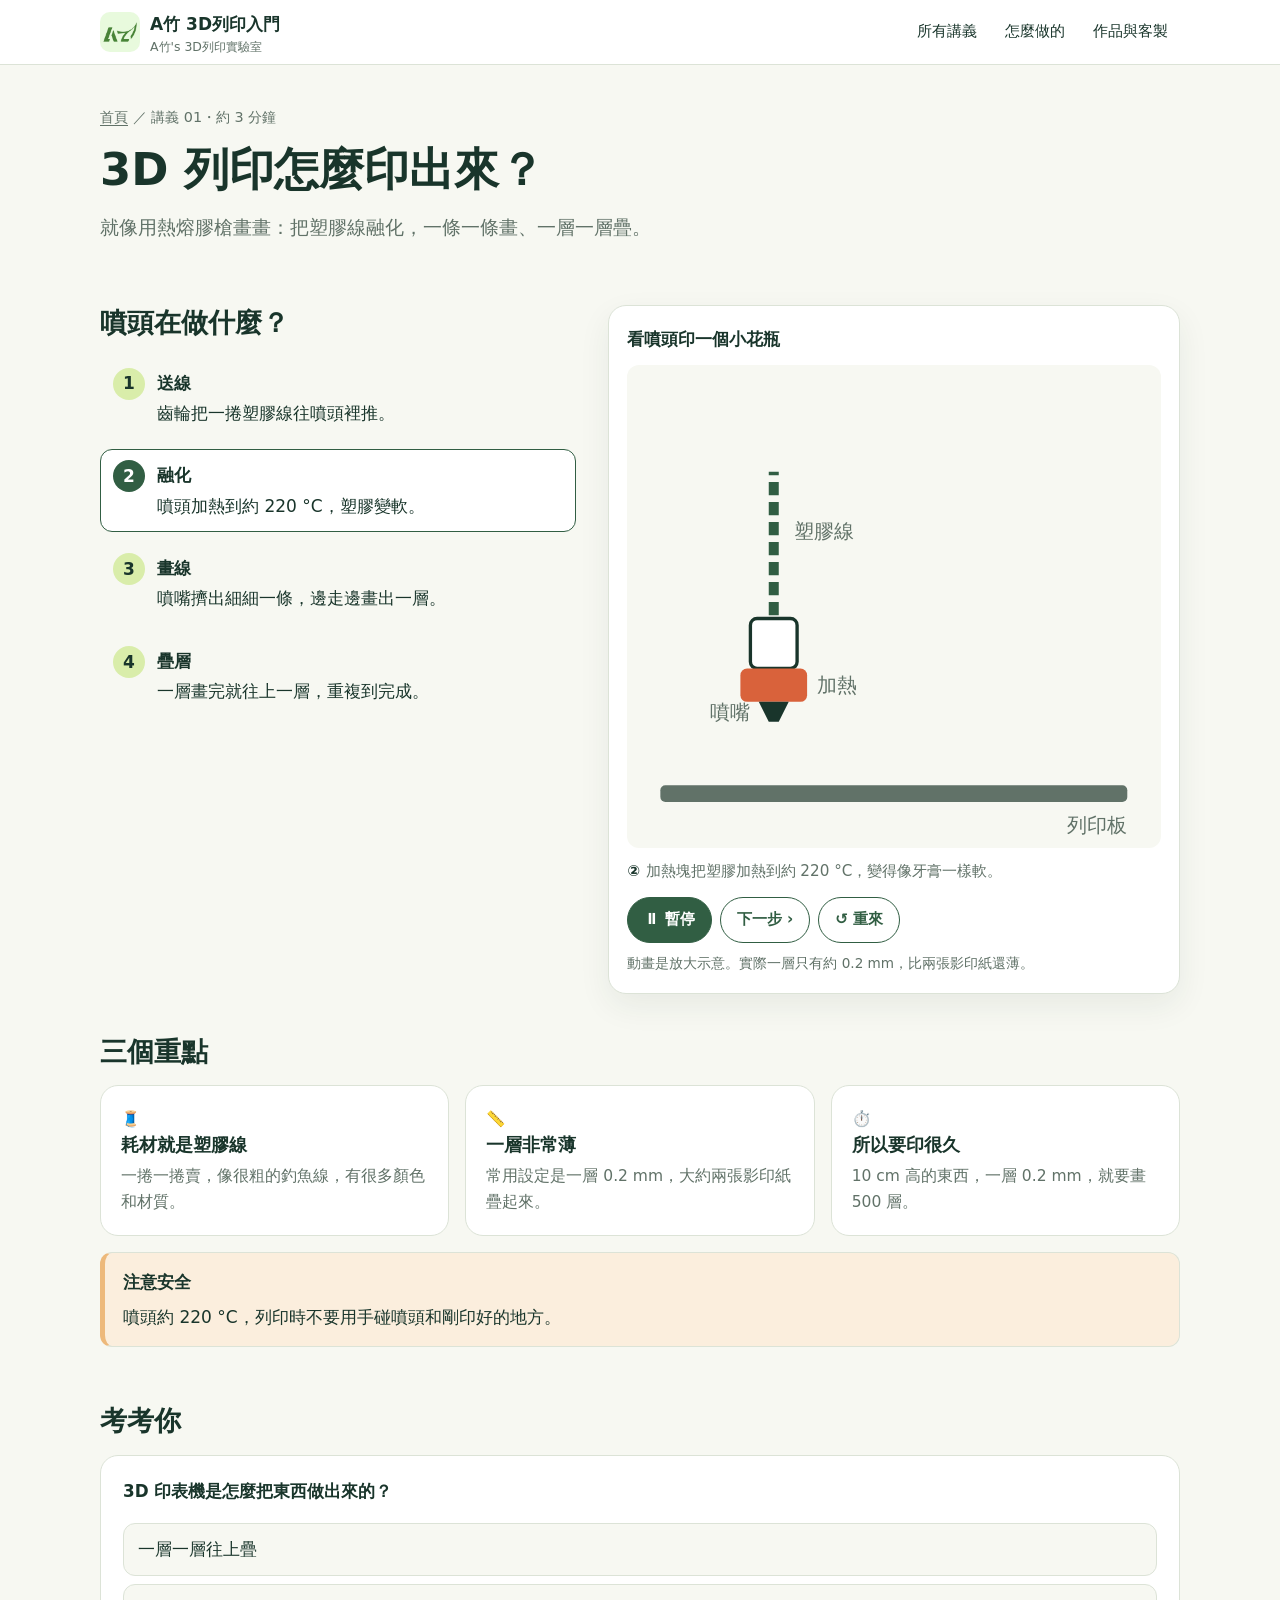
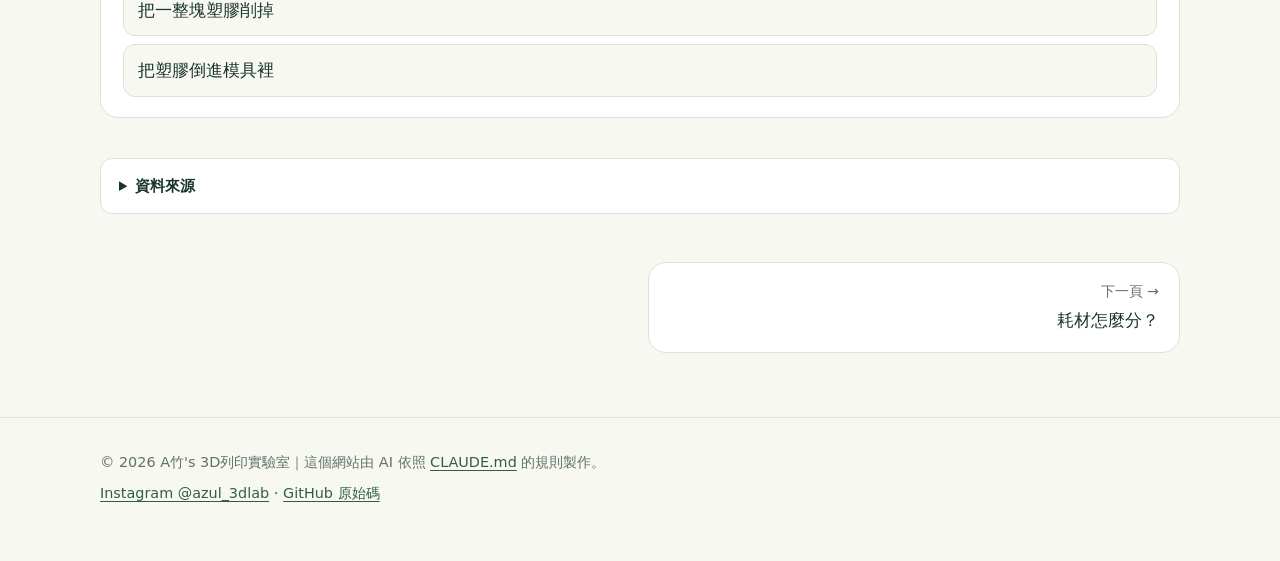
==== lessons/01-how-it-prints/index.html @ d677447a "site: 改版成新手入門版（字少圖多） 作者回饋：舊版假設讀者已懂 3D 列印、字多偏學術。 - CLAUDE.md：讀者改成完全新手；問句標題、正文 400 字內、每頁必須有元件或圖；頁面改為 5" ====
<!doctype html>
<html lang="zh-Hant-TW">
<head>
  <meta charset="utf-8">
  <meta name="viewport" content="width=device-width, initial-scale=1">
  <title>3D 列印怎麼印出來？｜A竹 3D列印入門</title>
  <meta name="description" content="看噴頭把塑膠線融化，一層一層疊成立體的東西。">
  <meta name="theme-color" content="#315E43">
  <link rel="icon" href="../../assets/img/favicon.png">
  <link rel="stylesheet" href="../../assets/css/style.css">
</head>
<body data-lesson="01-how-it-prints">
  <a class="skip-link" href="#main">跳到主要內容</a>
  <header class="site-header">
    <div class="container">
      <a class="brand" href="../../"><img src="../../assets/img/logo.png" alt="" width="40" height="40"><span>A竹 3D列印入門<small>A竹's 3D列印實驗室</small></span></a>
      <nav class="site-nav" aria-label="主要導覽">
        <a href="../../#lessons">所有講義</a>
        <a href="../../#how">怎麼做的</a>
        <a href="https://blind-us.github.io/azul-3dlab/" rel="noopener">作品與客製</a>
      </nav>
    </div>
  </header>

  <main id="main" class="container lesson">
    <header class="lesson-hero">
      <p class="breadcrumb"><a href="../../">首頁</a> ／ <span data-lesson-no></span></p>
      <h1>3D 列印怎麼印出來？</h1>
      <p class="lesson-lead">就像用熱熔膠槍畫畫：把塑膠線融化，一條一條畫、一層一層疊。</p>
    </header>

    <section id="idea" class="split">
      <div class="split-text">
        <h2>噴頭在做什麼？</h2>
        <ol class="steps" id="idea-steps">
          <li><strong>送線</strong>齒輪把一捲塑膠線往噴頭裡推。</li>
          <li><strong>融化</strong>噴頭加熱到約 220 °C，塑膠變軟。</li>
          <li><strong>畫線</strong>噴嘴擠出細細一條，邊走邊畫出一層。</li>
          <li><strong>疊層</strong>一層畫完就往上一層，重複到完成。</li>
        </ol>
      </div>
      <div class="split-visual">
        <div class="widget" data-widget="print-sim" data-steps="idea-steps">
          <p class="widget-title">看噴頭印一個小花瓶</p>
        </div>
      </div>
    </section>

    <section id="points">
      <h2>三個重點</h2>
      <div class="cards">
        <article class="card">
          <p class="card-icon" aria-hidden="true">🧵</p>
          <h3>耗材就是塑膠線</h3>
          <p>一捲一捲賣，像很粗的釣魚線，有很多顏色和材質。</p>
        </article>
        <article class="card">
          <p class="card-icon" aria-hidden="true">📏</p>
          <h3>一層非常薄</h3>
          <p>常用設定是一層 0.2 mm，大約兩張影印紙疊起來。</p>
        </article>
        <article class="card">
          <p class="card-icon" aria-hidden="true">⏱️</p>
          <h3>所以要印很久</h3>
          <p>10 cm 高的東西，一層 0.2 mm，就要畫 500 層。</p>
        </article>
      </div>
      <aside class="callout warn"><p class="callout-title">注意安全</p><p>噴頭約 220 °C，列印時不要用手碰噴頭和剛印好的地方。</p></aside>
    </section>

    <section id="quiz">
      <h2>考考你</h2>
      <div class="quiz" data-widget="quiz">
        <p class="quiz-q">3D 印表機是怎麼把東西做出來的？</p>
        <div class="quiz-options">
          <button type="button" data-correct>一層一層往上疊</button>
          <button type="button">把一整塊塑膠削掉</button>
          <button type="button">把塑膠倒進模具裡</button>
        </div>
        <p class="quiz-explain" hidden>這種一層一層加上去的做法叫「積層製造」。家用機最常見的是 FDM，就是這頁的噴頭擠料方式。</p>
      </div>
    </section>

    <section id="sources">
      <details class="sources">
        <summary>資料來源</summary>
        <ul>
          <li>逐層列印的流程：<a href="https://wiki.bambulab.com/en/a1/manual/intro-a1" rel="noopener">拓竹 Wiki｜A1 機器介紹</a>（擷取 2026-11-01）</li>
          <li>噴頭溫度約 220 °C：<a href="https://github.com/bambulab/BambuStudio/blob/79df7ae309be398ed30c9f397c13c9911c2edc57/resources/profiles/BBL/filament/Bambu%20PLA%20Basic%20%40BBL%20A1.json" rel="noopener">Bambu Studio 預設檔｜Bambu PLA Basic @BBL A1</a></li>
          <li>一層 0.2 mm：<a href="https://github.com/bambulab/BambuStudio/blob/79df7ae309be398ed30c9f397c13c9911c2edc57/resources/profiles/BBL/process/0.20mm%20Standard%20%40BBL%20A1.json" rel="noopener">Bambu Studio 預設檔｜0.20mm Standard @BBL A1</a></li>
          <li>熱熔膠槍、釣魚線、影印紙：生活比喻，方便想像。</li>
        </ul>
      </details>
    </section>
    <!-- TODO(作者): 可以補一段自己的印表機實際列印的短影片或照片 -->

    <nav class="lesson-pager" data-pager aria-label="上一頁與下一頁"></nav>
  </main>

  <footer class="site-footer">
    <div class="container">
      <p>© <span data-year>2026</span> A竹's 3D列印實驗室｜這個網站由 AI 依照 <a href="https://github.com/Blind-Us/azul-3dprint-notes/blob/main/CLAUDE.md" rel="noopener">CLAUDE.md</a> 的規則製作。</p>
      <p><a href="https://www.instagram.com/azul_3dlab/" rel="noopener">Instagram @azul_3dlab</a>・<a href="https://github.com/Blind-Us/azul-3dprint-notes" rel="noopener">GitHub 原始碼</a></p>
    </div>
  </footer>
  <script src="../../assets/js/lessons.js"></script>
  <script src="../../assets/js/site.js"></script>
</body>
</html>
---- assets/css/style.css ----
/* =========================================================
   A竹 3D列印入門｜全站唯一樣式表
   規則：講義頁只用這裡的 class 與 tokens，不寫死色碼、不用 inline style。
   ========================================================= */

:root {
  /* 色彩 tokens（與 CLAUDE.md 第 9 節同步） */
  --bg: #F7F8F2;
  --surface: #FFFFFF;
  --ink: #19352B;
  --muted: #617268;
  --brand: #315E43;
  --brand-hover: #254B34;
  --lime: #D9EDAA;
  --lime-soft: #EEF6DA;
  --border: #DCE3D7;
  --accent: #EDB97B;
  --accent-soft: #FBEEDD;
  --hot: #D9623B;
  --error: #A32C32;
  --error-soft: #F7E3E4;

  /* 字型與尺寸 */
  --font: system-ui, -apple-system, "Segoe UI", "Noto Sans TC", "PingFang TC", "Microsoft JhengHei", sans-serif;
  --mono: ui-monospace, "Cascadia Code", Consolas, monospace;
  --radius: 18px;
  --radius-sm: 12px;
  --shadow: 0 12px 32px rgba(25, 53, 43, 0.07);
  --container: 1080px;
  --gutter: 20px;

  color-scheme: light;
}

*, *::before, *::after { box-sizing: border-box; }

html { scroll-behavior: smooth; -webkit-text-size-adjust: 100%; }
@media (prefers-reduced-motion: reduce) {
  html { scroll-behavior: auto; }
  * { transition: none !important; animation: none !important; }
}

body {
  margin: 0;
  background: var(--bg);
  color: var(--ink);
  font-family: var(--font);
  font-size: 17px;
  line-height: 1.8;
  overflow-wrap: anywhere;
}

img, svg { max-width: 100%; height: auto; }
a { color: var(--brand); text-underline-offset: 3px; }
a:hover { color: var(--brand-hover); }
:focus-visible { outline: 3px solid var(--brand); outline-offset: 3px; border-radius: 4px; }
code { font-family: var(--mono); font-size: 0.88em; background: var(--lime-soft); padding: 0.1em 0.4em; border-radius: 6px; }
/* 中文標題只在標點或空白處換行，放不下時才強制斷字 */
h1, h2, h3 { line-height: 1.3; text-wrap: balance; word-break: keep-all; margin: 0 0 0.6em; }
h2 { font-size: clamp(1.35rem, 1.1rem + 1vw, 1.7rem); }
h3 { font-size: 1.15rem; }
p { margin: 0 0 1em; }

.container { width: min(100% - 2 * var(--gutter), var(--container)); margin-inline: auto; }
.skip-link { position: absolute; left: -999px; top: 8px; background: var(--brand); color: var(--surface); padding: 8px 14px; border-radius: 999px; z-index: 10; }
.skip-link:focus { left: 12px; color: var(--surface); }

/* ---------- 頁首／頁尾 ---------- */
.site-header { background: var(--surface); border-bottom: 1px solid var(--border); position: sticky; top: 0; z-index: 5; }
.site-header .container { display: flex; align-items: center; justify-content: space-between; gap: 12px; min-height: 64px; flex-wrap: wrap; }
.brand { display: flex; align-items: center; gap: 10px; text-decoration: none; color: var(--ink); font-weight: 700; }
.brand img { width: 40px; height: 40px; border-radius: 10px; }
.brand small { display: block; font-weight: 400; color: var(--muted); font-size: 0.78rem; line-height: 1.2; }
.site-nav { display: flex; gap: 4px; flex-wrap: wrap; }
.site-nav a { text-decoration: none; color: var(--ink); padding: 6px 12px; border-radius: 999px; font-size: 0.95rem; }
.site-nav a:hover { background: var(--lime-soft); color: var(--brand); }

.site-footer { border-top: 1px solid var(--border); margin-top: 64px; padding: 32px 0 48px; color: var(--muted); font-size: 0.9rem; }
.site-footer p { margin: 0 0 6px; }

/* ---------- 共用小元素 ---------- */
.eyebrow { display: inline-block; background: var(--lime); color: var(--ink); font-weight: 600; font-size: 0.85rem; padding: 4px 12px; border-radius: 999px; margin-bottom: 14px; }
.tag { display: inline-block; font-size: 0.8rem; line-height: 1.4; padding: 3px 10px; border-radius: 999px; background: var(--lime-soft); color: var(--ink); }
.tag.planned { background: var(--accent-soft); }
.btn { font: inherit; font-size: 0.95rem; font-weight: 600; border: 1px solid var(--brand); background: var(--brand); color: var(--surface); padding: 8px 16px; border-radius: 999px; cursor: pointer; min-height: 44px; touch-action: manipulation; transition: background-color 150ms; }
.btn:hover { background: var(--brand-hover); }
a.btn { display: inline-flex; align-items: center; text-decoration: none; }
a.btn:hover { color: var(--surface); }
.btn.ghost { background: var(--surface); color: var(--brand); }
.btn.ghost:hover { background: var(--lime-soft); }
.chip-btn { font: inherit; font-size: 0.95rem; border: 1px solid var(--border); background: var(--surface); color: var(--ink); padding: 6px 16px; border-radius: 999px; cursor: pointer; min-height: 44px; touch-action: manipulation; transition: background-color 150ms, border-color 150ms; }
.chip-btn:hover { border-color: var(--brand); }
.chip-btn[aria-pressed="true"] { background: var(--brand); border-color: var(--brand); color: var(--surface); }
.note { font-size: 0.85rem; color: var(--muted); margin: 10px 0 0; line-height: 1.6; }

/* ---------- 首頁 ---------- */
.home-hero { padding: 56px 0 24px; }
.home-hero h1 { font-size: clamp(2rem, 1.4rem + 3vw, 3.2rem); }
.home-hero .lead { font-size: 1.15rem; color: var(--muted); max-width: 40ch; }

.section-head { display: flex; align-items: end; justify-content: space-between; gap: 16px; flex-wrap: wrap; margin: 40px 0 16px; }
.section-head h2 { margin: 0; }
.section-head p { margin: 0; color: var(--muted); }

.lesson-grid { display: grid; grid-template-columns: repeat(auto-fill, minmax(min(100%, 280px), 1fr)); gap: 16px; }
.lesson-card { position: relative; display: flex; flex-direction: column; gap: 6px; background: var(--surface); border: 1px solid var(--border); border-radius: var(--radius); padding: 22px; transition: border-color 150ms, transform 150ms; }
.lesson-card:hover { border-color: var(--brand); transform: translateY(-2px); }
.lesson-card .icon { font-size: 2.2rem; line-height: 1; margin-bottom: 6px; }
.lesson-card .no { font-family: var(--mono); color: var(--brand); font-weight: 700; font-size: 0.85rem; }
.lesson-card h3 { margin: 0; font-size: 1.2rem; }
.lesson-card h3 a { color: var(--ink); text-decoration: none; }
.lesson-card h3 a::after { content: ""; position: absolute; inset: 0; border-radius: var(--radius); }
.lesson-card p { margin: 0; color: var(--muted); font-size: 0.95rem; line-height: 1.6; }
.lesson-card .meta { margin-top: auto; padding-top: 10px; display: flex; gap: 6px; flex-wrap: wrap; }
.lesson-card.is-planned { background: transparent; border-style: dashed; }
.lesson-card.is-planned:hover { transform: none; border-color: var(--border); }
.lesson-card.is-planned h3, .lesson-card.is-planned .icon { opacity: 0.6; }
.read-mark { position: absolute; top: 18px; right: 18px; font-size: 0.78rem; color: var(--brand); background: var(--lime-soft); padding: 2px 10px; border-radius: 999px; }

.how { display: grid; grid-template-columns: repeat(auto-fit, minmax(min(100%, 240px), 1fr)); gap: 16px; }
.how > div { background: var(--surface); border: 1px solid var(--border); border-radius: var(--radius); padding: 20px; }
.how h3 { margin-bottom: 6px; }
.how p { color: var(--muted); margin: 0; font-size: 0.95rem; }

/* ---------- 講義頁 ---------- */
.lesson-hero { padding: 40px 0 8px; max-width: 46rem; }
.breadcrumb { font-size: 0.9rem; color: var(--muted); margin-bottom: 10px; }
.breadcrumb a { color: var(--muted); }
.lesson-hero h1 { font-size: clamp(1.9rem, 1.4rem + 2.4vw, 2.8rem); margin: 0 0 12px; }
.lesson-lead { font-size: 1.2rem; color: var(--muted); }

.lesson > section { padding: 32px 0 8px; scroll-margin-top: 80px; }

/* 左文右圖 */
.split { display: grid; grid-template-columns: minmax(0, 5fr) minmax(0, 6fr); gap: 32px; align-items: start; }
.split-visual { min-width: 0; }

/* 步驟（動畫進行時，目前步驟會被標成 is-active） */
.steps { list-style: none; padding: 0; margin: 0; counter-reset: step; display: grid; gap: 10px; }
.steps li { counter-increment: step; position: relative; padding: 10px 14px 10px 56px; border-radius: var(--radius-sm); border: 1px solid transparent; transition: background-color 200ms, border-color 200ms; }
.steps li::before { content: counter(step); position: absolute; left: 12px; top: 10px; width: 32px; height: 32px; border-radius: 50%; background: var(--lime); color: var(--ink); display: grid; place-items: center; font-weight: 700; }
.steps li strong { display: block; font-size: 1.05rem; }
.steps li.is-active { background: var(--surface); border-color: var(--brand); }
.steps li.is-active::before { background: var(--brand); color: var(--surface); }

/* 重點卡片 */
.cards { display: grid; grid-template-columns: repeat(auto-fit, minmax(min(100%, 220px), 1fr)); gap: 16px; }
.card { background: var(--surface); border: 1px solid var(--border); border-radius: var(--radius); padding: 20px; }
.card-icon { font-size: 2rem; line-height: 1; margin: 0 0 10px; }
.card h3 { margin-bottom: 6px; }
.card p { margin: 0; color: var(--muted); font-size: 0.97rem; line-height: 1.7; }

/* 提示框 */
.callout { border-radius: var(--radius-sm); padding: 14px 18px; margin: 16px 0; border: 1px solid var(--border); background: var(--surface); border-left: 5px solid var(--brand); }
.callout p:last-child { margin-bottom: 0; }
.callout-title { font-weight: 700; margin-bottom: 4px; }
.callout.tip { background: var(--lime-soft); }
.callout.warn { background: var(--accent-soft); border-left-color: var(--accent); }

/* 比較表（手機會橫向捲動） */
.table-wrap { overflow-x: auto; border: 1px solid var(--border); border-radius: var(--radius); background: var(--surface); }
table { border-collapse: collapse; width: 100%; font-size: 0.97rem; line-height: 1.6; }
th, td { text-align: left; padding: 12px 16px; border-bottom: 1px solid var(--border); vertical-align: top; }
th { background: var(--lime-soft); font-weight: 700; white-space: nowrap; }
td:first-child { font-weight: 700; white-space: nowrap; }
tbody tr:last-child td { border-bottom: 0; }

/* 選擇題 */
.quiz { background: var(--surface); border: 1px solid var(--border); border-radius: var(--radius); padding: 20px 22px; }
.quiz-q { font-weight: 700; font-size: 1.05rem; }
.quiz-options { display: grid; gap: 8px; }
.quiz-options button { font: inherit; text-align: left; background: var(--bg); border: 1px solid var(--border); border-radius: var(--radius-sm); padding: 10px 14px; min-height: 48px; cursor: pointer; color: var(--ink); touch-action: manipulation; transition: background-color 150ms, border-color 150ms; }
.quiz-options button:hover:not(:disabled) { border-color: var(--brand); }
.quiz-options button.is-correct { background: var(--lime); border-color: var(--brand); font-weight: 600; }
.quiz-options button.is-wrong { background: var(--error-soft); border-color: var(--error); }
.quiz-options button:disabled { cursor: default; }
.quiz-explain { margin: 12px 0 0; padding-top: 12px; border-top: 1px dashed var(--border); }

/* 情境選擇器 */
.picker-options { display: flex; flex-wrap: wrap; gap: 8px; margin-bottom: 14px; }
.picker-panel { background: var(--bg); border-radius: var(--radius-sm); padding: 16px 18px; }
.picker-panel .panel-icon { font-size: 3rem; line-height: 1; margin: 0 0 10px; }
.picker-panel h3 { margin-bottom: 6px; }
.picker-panel p:last-child { margin-bottom: 0; }

/* 來源（摺疊） */
.sources { background: var(--surface); border: 1px solid var(--border); border-radius: var(--radius-sm); padding: 4px 18px; font-size: 0.92rem; color: var(--muted); }
.sources summary { cursor: pointer; font-weight: 700; color: var(--ink); padding: 10px 0; min-height: 44px; }
.sources ul { padding-left: 1.2em; }
.sources li { margin-bottom: 4px; }

/* 上一頁／下一頁 */
.lesson-pager { display: grid; grid-template-columns: 1fr 1fr; gap: 16px; margin-top: 40px; }
.lesson-pager a { display: block; background: var(--surface); border: 1px solid var(--border); border-radius: var(--radius); padding: 16px 20px; text-decoration: none; color: var(--ink); transition: border-color 150ms; }
.lesson-pager a:hover { border-color: var(--brand); }
.lesson-pager small { display: block; color: var(--muted); }
.lesson-pager .next { text-align: right; grid-column: 2; }

/* ---------- 互動元件 ---------- */
.widget { background: var(--surface); border: 1px solid var(--border); border-radius: var(--radius); padding: 18px; box-shadow: var(--shadow); }
.widget-title { font-weight: 700; margin-bottom: 10px; }
.widget-controls { display: flex; flex-wrap: wrap; align-items: center; gap: 8px; margin-top: 12px; }
.widget-status { font-size: 0.95rem; color: var(--muted); margin: 10px 0 0; min-height: 1.8em; }
.widget-status strong { color: var(--ink); }

/* 列印動畫 print-sim（SVG 內只用 class，不寫死色碼） */
.ps-svg { display: block; width: 100%; background: var(--bg); border-radius: var(--radius-sm); font-family: var(--font); }
.ps-bed { fill: var(--muted); }
.ps-bed-label, .ps-label { fill: var(--muted); font-size: 12px; }
.ps-line { fill: var(--brand); }
.ps-line.is-current { fill: var(--brand-hover); }
.ps-body { fill: var(--surface); stroke: var(--ink); stroke-width: 2; }
.ps-heater { fill: var(--muted); transition: fill 400ms; }
.ps-heater.is-hot { fill: var(--hot); }
.ps-nozzle { fill: var(--ink); }
.ps-filament { stroke: var(--brand); stroke-width: 6; stroke-dasharray: 8 4; fill: none; }
.ps-melt { fill: var(--hot); opacity: 0; transition: opacity 150ms; }
.ps-melt.is-on { opacity: 1; }
.ps-callout { fill: var(--ink); font-size: 13px; font-weight: 700; }

/* 六角形雷達圖 radar */
.radar-options { display: flex; flex-wrap: wrap; gap: 8px; margin-bottom: 8px; }
.rd-svg { display: block; width: 100%; max-width: 380px; margin: 0 auto; font-family: var(--font); overflow: visible; }
.rd-grid { fill: none; stroke: var(--border); stroke-width: 1; }
.rd-grid.is-outer { stroke: var(--muted); }
.rd-axis { stroke: var(--border); stroke-width: 1; }
.rd-label { fill: var(--ink); font-size: 13px; font-weight: 600; }
.rd-ref { fill: none; stroke: var(--muted); stroke-width: 2; stroke-dasharray: 5 4; }
.rd-shape { fill: var(--brand); fill-opacity: 0.22; stroke: var(--brand); stroke-width: 2; stroke-linejoin: round; }
.rd-dot { fill: var(--brand); stroke: var(--surface); stroke-width: 2; }
.rd-hit { fill: transparent; cursor: help; }
.rd-legend { display: flex; flex-wrap: wrap; gap: 6px 16px; justify-content: center; font-size: 0.88rem; color: var(--muted); margin: 6px 0 0; }
.rd-key { display: inline-block; width: 22px; height: 0; vertical-align: middle; margin-right: 6px; border-top: 3px solid var(--brand); }
.rd-key.is-ref { border-top: 2px dashed var(--muted); }
.rd-summary { background: var(--lime-soft); border-radius: var(--radius-sm); padding: 10px 14px; margin: 12px 0 0; }
.rd-scores { list-style: none; padding: 0; margin: 12px 0 0; display: grid; grid-template-columns: repeat(2, minmax(0, 1fr)); gap: 4px 16px; font-size: 0.92rem; }
.rd-scores li { display: flex; justify-content: space-between; gap: 8px; border-bottom: 1px dashed var(--border); padding: 2px 0; }
.rd-meter { color: var(--brand); letter-spacing: 1px; }

/* ---------- 響應式 ---------- */
@media (max-width: 860px) {
  .split { grid-template-columns: minmax(0, 1fr); gap: 20px; }
}
@media (max-width: 640px) {
  :root { --gutter: 16px; }
  body { font-size: 16px; }
  .home-hero { padding-top: 36px; }
  .lesson-pager { grid-template-columns: minmax(0, 1fr); }
  .lesson-pager .next { grid-column: 1; }
  .site-nav a { padding: 6px 10px; }
  .rd-scores { grid-template-columns: minmax(0, 1fr); }
  table { font-size: 0.9rem; }
  th, td { padding: 10px 8px; }
  th { white-space: normal; }
}
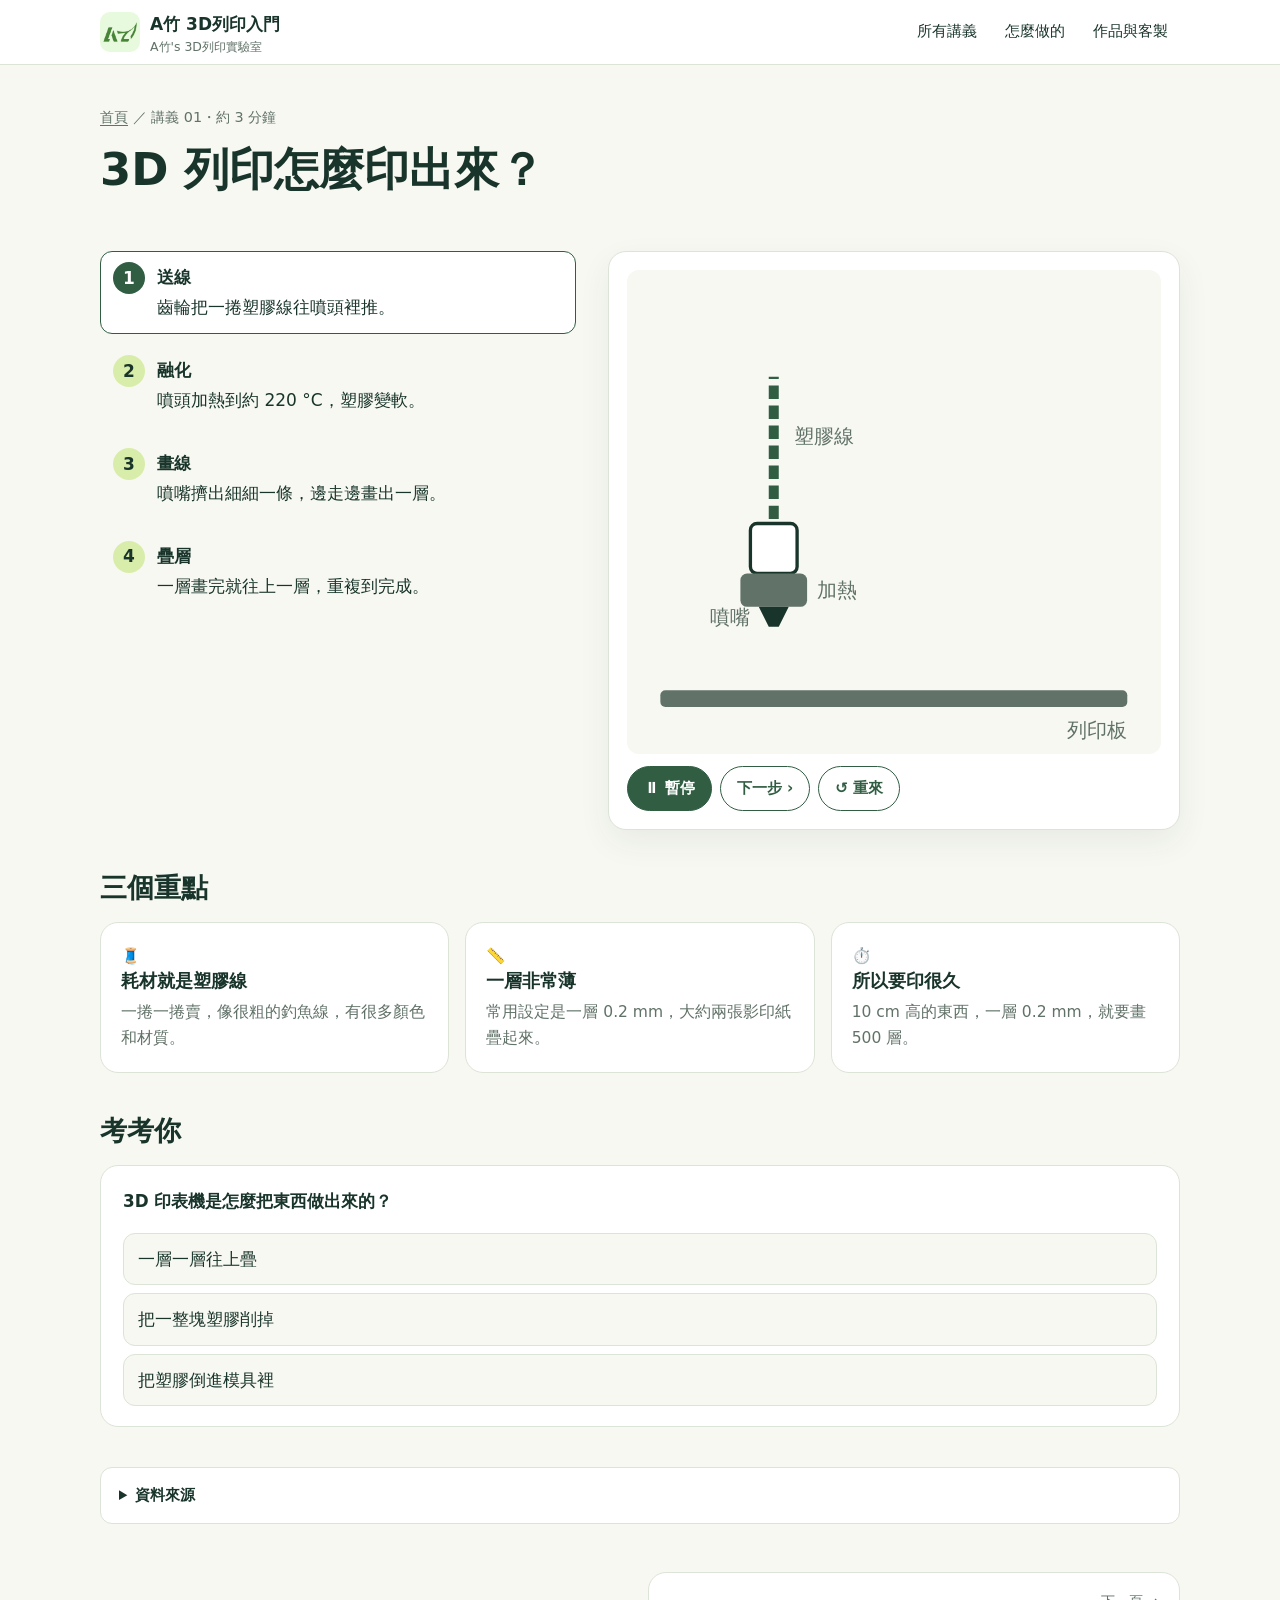
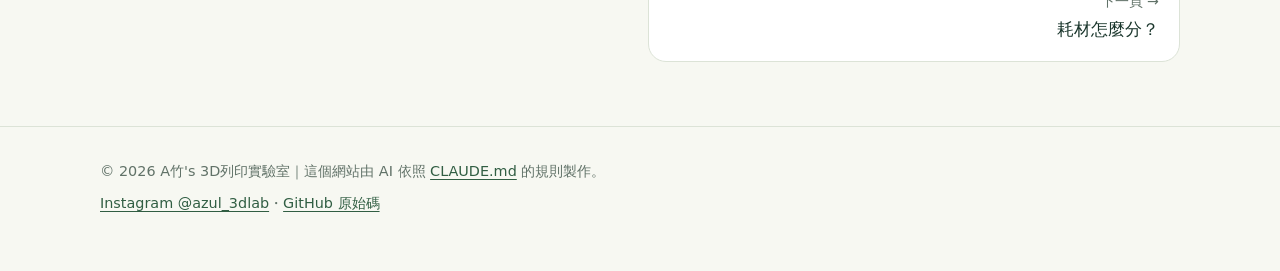
==== commit ae419eb7: "lesson: add 04 模型裡有哪些部分？；改成簡報式並改用中文拓竹 Wiki - 拿掉副標、#idea 小標題、元件標題、圖下說明小字；首頁卡片不顯示 summary - 01 拿掉「注意安全" ====
--- a/lessons/01-how-it-prints/index.html
+++ b/lessons/01-how-it-prints/index.html
@@ -16,7 +16,7 @@
       <a class="brand" href="../../"><img src="../../assets/img/logo.png" alt="" width="40" height="40"><span>A竹 3D列印入門<small>A竹's 3D列印實驗室</small></span></a>
       <nav class="site-nav" aria-label="主要導覽">
         <a href="../../#lessons">所有講義</a>
-        <a href="../../#how">怎麼做的</a>
+        <a href="https://github.com/Blind-Us/azul-3dprint-notes/blob/main/CLAUDE.md" rel="noopener">怎麼做的</a>
         <a href="https://blind-us.github.io/azul-3dlab/" rel="noopener">作品與客製</a>
       </nav>
     </div>
@@ -26,12 +26,10 @@
     <header class="lesson-hero">
       <p class="breadcrumb"><a href="../../">首頁</a> ／ <span data-lesson-no></span></p>
       <h1>3D 列印怎麼印出來？</h1>
-      <p class="lesson-lead">就像用熱熔膠槍畫畫：把塑膠線融化，一條一條畫、一層一層疊。</p>
     </header>
 
     <section id="idea" class="split">
       <div class="split-text">
-        <h2>噴頭在做什麼？</h2>
         <ol class="steps" id="idea-steps">
           <li><strong>送線</strong>齒輪把一捲塑膠線往噴頭裡推。</li>
           <li><strong>融化</strong>噴頭加熱到約 220 °C，塑膠變軟。</li>
@@ -40,9 +38,7 @@
         </ol>
       </div>
       <div class="split-visual">
-        <div class="widget" data-widget="print-sim" data-steps="idea-steps">
-          <p class="widget-title">看噴頭印一個小花瓶</p>
-        </div>
+        <div class="widget" data-widget="print-sim" data-steps="idea-steps"></div>
       </div>
     </section>
 
@@ -65,7 +61,6 @@
           <p>10 cm 高的東西，一層 0.2 mm，就要畫 500 層。</p>
         </article>
       </div>
-      <aside class="callout warn"><p class="callout-title">注意安全</p><p>噴頭約 220 °C，列印時不要用手碰噴頭和剛印好的地方。</p></aside>
     </section>
 
     <section id="quiz">
@@ -85,9 +80,8 @@
       <details class="sources">
         <summary>資料來源</summary>
         <ul>
-          <li>逐層列印的流程：<a href="https://wiki.bambulab.com/en/a1/manual/intro-a1" rel="noopener">拓竹 Wiki｜A1 機器介紹</a>（擷取 2026-11-01）</li>
-          <li>噴頭溫度約 220 °C：<a href="https://github.com/bambulab/BambuStudio/blob/79df7ae309be398ed30c9f397c13c9911c2edc57/resources/profiles/BBL/filament/Bambu%20PLA%20Basic%20%40BBL%20A1.json" rel="noopener">Bambu Studio 預設檔｜Bambu PLA Basic @BBL A1</a></li>
-          <li>一層 0.2 mm：<a href="https://github.com/bambulab/BambuStudio/blob/79df7ae309be398ed30c9f397c13c9911c2edc57/resources/profiles/BBL/process/0.20mm%20Standard%20%40BBL%20A1.json" rel="noopener">Bambu Studio 預設檔｜0.20mm Standard @BBL A1</a></li>
+          <li>逐層列印的流程、PLA 約 210–220 °C：<a href="https://wiki.bambulab.com/zh/a1/manual/intro-a1" rel="noopener">拓竹 Wiki｜A1 主要組件介紹</a>（擷取 2026-11-10）</li>
+                    <li>預設一層 0.2 mm：<a href="https://wiki.bambulab.com/zh/software/bambu-studio/how-to-set-slicing-parameters" rel="noopener">拓竹 Wiki｜切片參數設定指南</a>（擷取 2026-11-10）</li>
           <li>熱熔膠槍、釣魚線、影印紙：生活比喻，方便想像。</li>
         </ul>
       </details>
--- a/assets/css/style.css
+++ b/assets/css/style.css
@@ -79,7 +79,6 @@
 .site-footer p { margin: 0 0 6px; }
 
 /* ---------- 共用小元素 ---------- */
-.eyebrow { display: inline-block; background: var(--lime); color: var(--ink); font-weight: 600; font-size: 0.85rem; padding: 4px 12px; border-radius: 999px; margin-bottom: 14px; }
 .tag { display: inline-block; font-size: 0.8rem; line-height: 1.4; padding: 3px 10px; border-radius: 999px; background: var(--lime-soft); color: var(--ink); }
 .tag.planned { background: var(--accent-soft); }
 .btn { font: inherit; font-size: 0.95rem; font-weight: 600; border: 1px solid var(--brand); background: var(--brand); color: var(--surface); padding: 8px 16px; border-radius: 999px; cursor: pointer; min-height: 44px; touch-action: manipulation; transition: background-color 150ms; }
@@ -91,12 +90,12 @@
 .chip-btn { font: inherit; font-size: 0.95rem; border: 1px solid var(--border); background: var(--surface); color: var(--ink); padding: 6px 16px; border-radius: 999px; cursor: pointer; min-height: 44px; touch-action: manipulation; transition: background-color 150ms, border-color 150ms; }
 .chip-btn:hover { border-color: var(--brand); }
 .chip-btn[aria-pressed="true"] { background: var(--brand); border-color: var(--brand); color: var(--surface); }
+.sr-only { position: absolute; width: 1px; height: 1px; padding: 0; margin: -1px; overflow: hidden; clip: rect(0 0 0 0); white-space: nowrap; border: 0; }
 .note { font-size: 0.85rem; color: var(--muted); margin: 10px 0 0; line-height: 1.6; }
 
 /* ---------- 首頁 ---------- */
 .home-hero { padding: 56px 0 24px; }
 .home-hero h1 { font-size: clamp(2rem, 1.4rem + 3vw, 3.2rem); }
-.home-hero .lead { font-size: 1.15rem; color: var(--muted); max-width: 40ch; }
 
 .section-head { display: flex; align-items: end; justify-content: space-between; gap: 16px; flex-wrap: wrap; margin: 40px 0 16px; }
 .section-head h2 { margin: 0; }
@@ -117,17 +116,12 @@
 .lesson-card.is-planned h3, .lesson-card.is-planned .icon { opacity: 0.6; }
 .read-mark { position: absolute; top: 18px; right: 18px; font-size: 0.78rem; color: var(--brand); background: var(--lime-soft); padding: 2px 10px; border-radius: 999px; }
 
-.how { display: grid; grid-template-columns: repeat(auto-fit, minmax(min(100%, 240px), 1fr)); gap: 16px; }
-.how > div { background: var(--surface); border: 1px solid var(--border); border-radius: var(--radius); padding: 20px; }
-.how h3 { margin-bottom: 6px; }
-.how p { color: var(--muted); margin: 0; font-size: 0.95rem; }
 
 /* ---------- 講義頁 ---------- */
 .lesson-hero { padding: 40px 0 8px; max-width: 46rem; }
 .breadcrumb { font-size: 0.9rem; color: var(--muted); margin-bottom: 10px; }
 .breadcrumb a { color: var(--muted); }
 .lesson-hero h1 { font-size: clamp(1.9rem, 1.4rem + 2.4vw, 2.8rem); margin: 0 0 12px; }
-.lesson-lead { font-size: 1.2rem; color: var(--muted); }
 
 .lesson > section { padding: 32px 0 8px; scroll-margin-top: 80px; }
 
@@ -141,6 +135,8 @@
 .steps li::before { content: counter(step); position: absolute; left: 12px; top: 10px; width: 32px; height: 32px; border-radius: 50%; background: var(--lime); color: var(--ink); display: grid; place-items: center; font-weight: 700; }
 .steps li strong { display: block; font-size: 1.05rem; }
 .steps li.is-active { background: var(--surface); border-color: var(--brand); }
+.steps li.is-clickable { cursor: pointer; }
+.steps li.is-clickable:hover { border-color: var(--border); }
 .steps li.is-active::before { background: var(--brand); color: var(--surface); }
 
 /* 重點卡片 */
@@ -198,10 +194,7 @@
 
 /* ---------- 互動元件 ---------- */
 .widget { background: var(--surface); border: 1px solid var(--border); border-radius: var(--radius); padding: 18px; box-shadow: var(--shadow); }
-.widget-title { font-weight: 700; margin-bottom: 10px; }
 .widget-controls { display: flex; flex-wrap: wrap; align-items: center; gap: 8px; margin-top: 12px; }
-.widget-status { font-size: 0.95rem; color: var(--muted); margin: 10px 0 0; min-height: 1.8em; }
-.widget-status strong { color: var(--ink); }
 
 /* 列印動畫 print-sim（SVG 內只用 class，不寫死色碼） */
 .ps-svg { display: block; width: 100%; background: var(--bg); border-radius: var(--radius-sm); font-family: var(--font); }
@@ -232,10 +225,47 @@
 .rd-legend { display: flex; flex-wrap: wrap; gap: 6px 16px; justify-content: center; font-size: 0.88rem; color: var(--muted); margin: 6px 0 0; }
 .rd-key { display: inline-block; width: 22px; height: 0; vertical-align: middle; margin-right: 6px; border-top: 3px solid var(--brand); }
 .rd-key.is-ref { border-top: 2px dashed var(--muted); }
-.rd-summary { background: var(--lime-soft); border-radius: var(--radius-sm); padding: 10px 14px; margin: 12px 0 0; }
 .rd-scores { list-style: none; padding: 0; margin: 12px 0 0; display: grid; grid-template-columns: repeat(2, minmax(0, 1fr)); gap: 4px 16px; font-size: 0.92rem; }
 .rd-scores li { display: flex; justify-content: space-between; gap: 8px; border-bottom: 1px dashed var(--border); padding: 2px 0; }
 .rd-meter { color: var(--brand); letter-spacing: 1px; }
+
+/* 流程圖 flow（03） */
+.fl-svg { display: block; width: 100%; background: var(--bg); border-radius: var(--radius-sm); }
+.fl-screen { fill: var(--surface); stroke: var(--ink); stroke-width: 3; }
+.fl-frame { fill: var(--muted); }
+.fl-plate { fill: var(--muted); transition: fill 500ms; }
+.fl-plate.is-hot { fill: var(--hot); }
+.fl-head { fill: var(--surface); stroke: var(--ink); stroke-width: 2; }
+.fl-nozzle { fill: var(--ink); }
+.fl-wire { fill: var(--lime-soft); stroke: var(--brand); stroke-width: 2; }
+.fl-layer { fill: var(--brand); }
+.fl-knife { stroke: var(--ink); stroke-width: 2; stroke-dasharray: 6 4; }
+.fl-arrow { fill: none; stroke: var(--brand); stroke-width: 4; stroke-linecap: round; stroke-linejoin: round; }
+.fl-path { fill: none; stroke: var(--border); stroke-width: 3; stroke-dasharray: 6 6; }
+.fl-file { fill: var(--surface); stroke: var(--brand); stroke-width: 2; }
+.fl-file-line { stroke: var(--brand); stroke-width: 2; }
+.fl-clock { fill: var(--surface); stroke: var(--ink); stroke-width: 2.5; }
+.fl-hand { stroke: var(--ink); stroke-width: 2.5; stroke-linecap: round; }
+.fl-controls { justify-content: center; }
+.fl-dots { display: flex; gap: 2px; }
+.fl-dot { width: 32px; height: 44px; border: 0; background: transparent; cursor: pointer; position: relative; }
+.fl-dot::after { content: ""; position: absolute; left: 50%; top: 50%; width: 10px; height: 10px; margin: -5px 0 0 -5px; border-radius: 50%; background: var(--border); transition: background-color 150ms, transform 150ms; }
+.fl-dot[aria-current="step"]::after { background: var(--brand); transform: scale(1.3); }
+
+/* 模型剖面 parts（04） */
+.parts-options { display: flex; flex-wrap: wrap; gap: 8px; justify-content: center; margin-top: 12px; }
+.pt-svg { display: block; width: 100%; background: var(--bg); border-radius: var(--radius-sm); }
+.pt-bed { fill: var(--muted); }
+.pt-body { fill: var(--surface); }
+.pt-part { transition: opacity 250ms; }
+.pt-part.is-dim { opacity: 0.22; }
+.pt-infill line { stroke: var(--brand); stroke-width: 1.5; }
+.pt-walls { fill: none; stroke: var(--brand); stroke-width: 8; stroke-linejoin: round; }
+.pt-support line { stroke: var(--muted); stroke-width: 2.5; }
+.pt-bridge rect { fill: var(--ink); stroke: var(--ink); stroke-width: 2; }
+.pt-gap { fill: none; stroke: var(--ink); stroke-width: 1.5; stroke-dasharray: 4 4; }
+.pt-part.is-on.pt-infill line { stroke-width: 2.5; }
+.pt-part.is-on.pt-support line { stroke: var(--ink); }
 
 /* ---------- 響應式 ---------- */
 @media (max-width: 860px) {
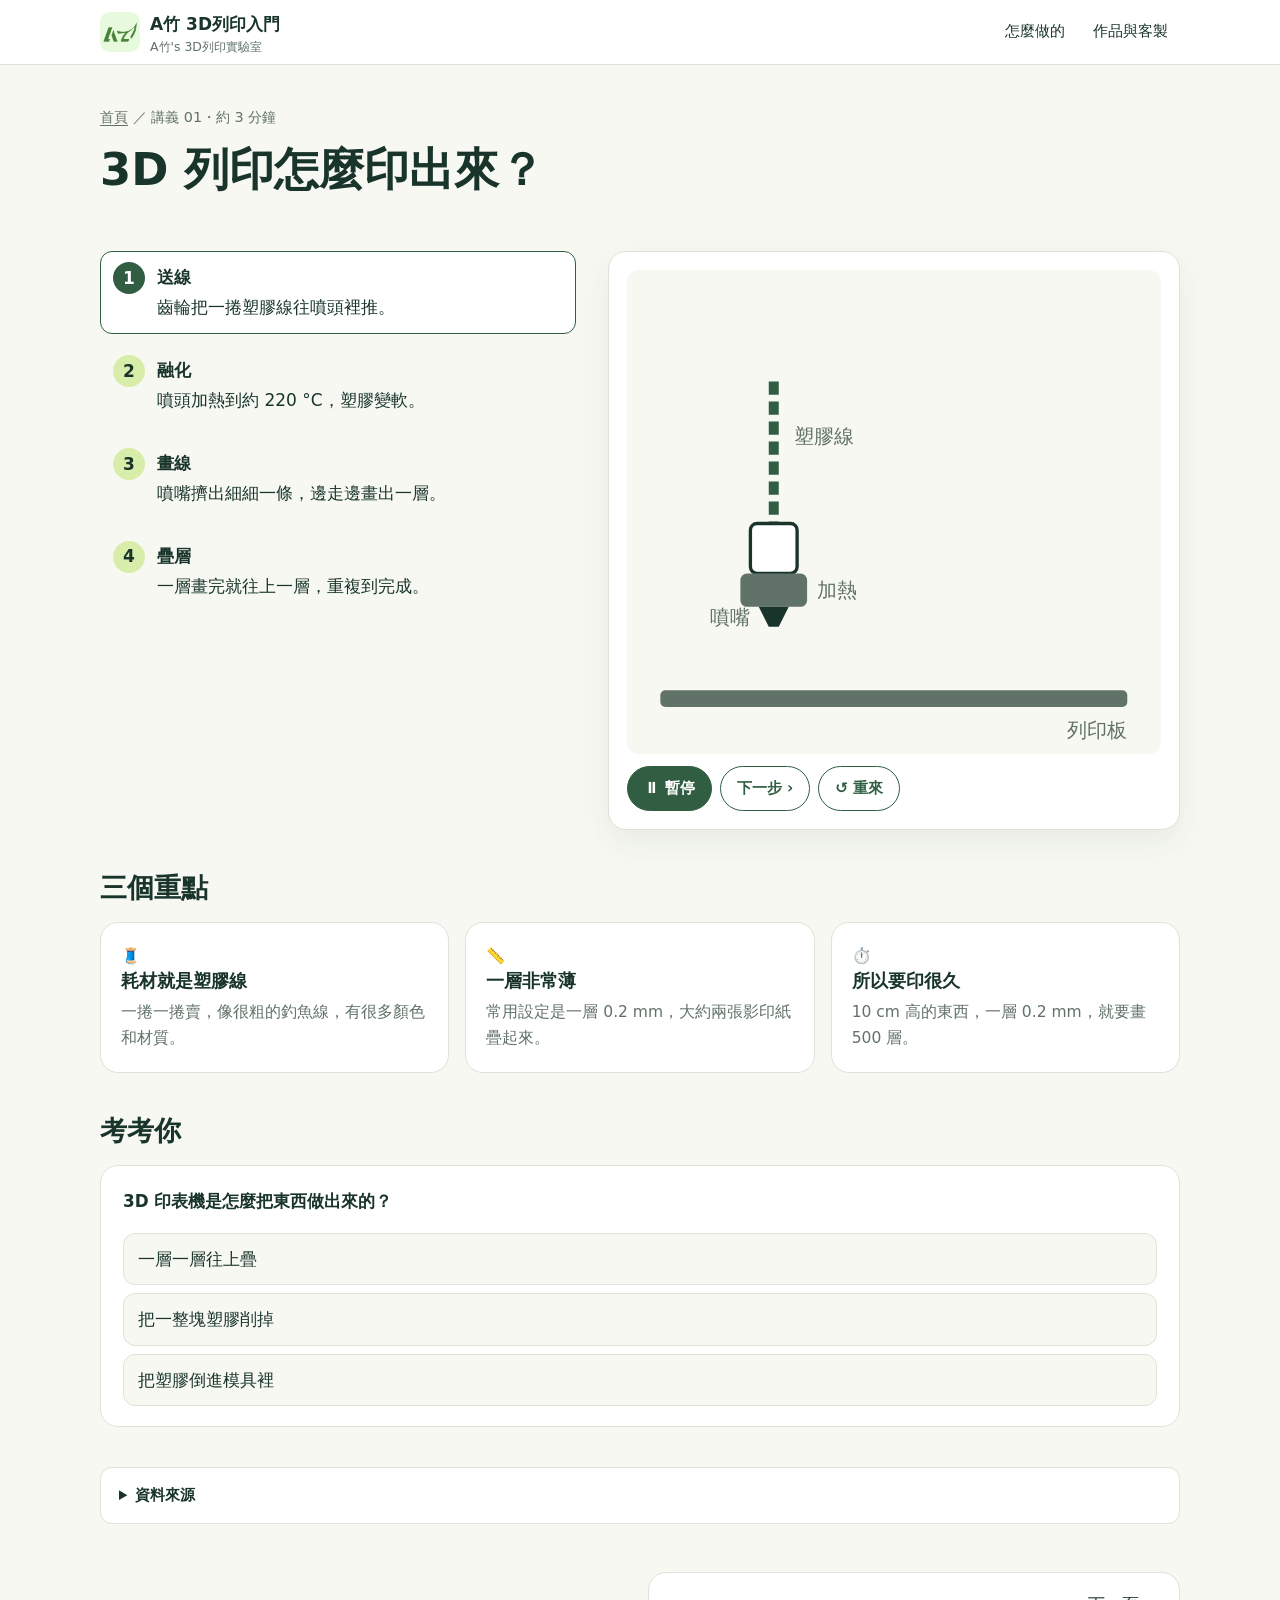
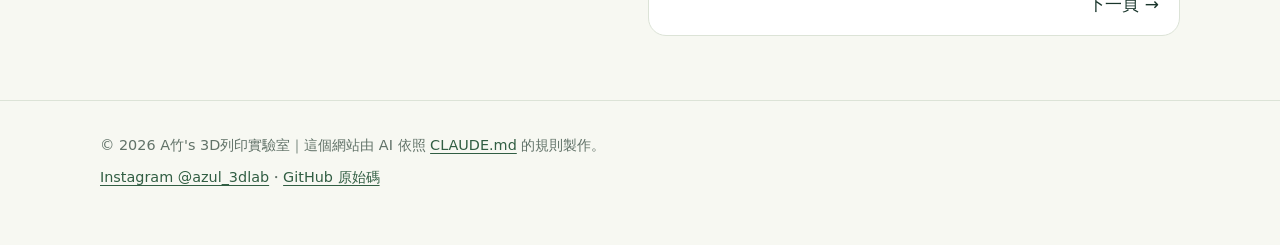
==== commit bb0d0953: "site: 拿掉多餘文字、首頁卡片改用講義的圖；02 雷達圖可全關、05 蹺蹺板 Co-Authored-By: Claude Opus 5.5 <noreply@anthropic.com>" ====
--- a/lessons/01-how-it-prints/index.html
+++ b/lessons/01-how-it-prints/index.html
@@ -15,7 +15,6 @@
     <div class="container">
       <a class="brand" href="../../"><img src="../../assets/img/logo.png" alt="" width="40" height="40"><span>A竹 3D列印入門<small>A竹's 3D列印實驗室</small></span></a>
       <nav class="site-nav" aria-label="主要導覽">
-        <a href="../../#lessons">所有講義</a>
         <a href="https://github.com/Blind-Us/azul-3dprint-notes/blob/main/CLAUDE.md" rel="noopener">怎麼做的</a>
         <a href="https://blind-us.github.io/azul-3dlab/" rel="noopener">作品與客製</a>
       </nav>
--- a/assets/css/style.css
+++ b/assets/css/style.css
@@ -4,6 +4,11 @@
    ========================================================= */
 
 :root {
+  /* 圖表分類色（dataviz 預設色盤前四色，已驗證色盲可分辨；依順序固定給項目，不輪換） */
+  --series-1: #2a78d6;
+  --series-2: #eb6834;
+  --series-3: #1baf7a;
+  --series-4: #eda100;
   /* 色彩 tokens（與 CLAUDE.md 第 9 節同步） */
   --bg: #F7F8F2;
   --surface: #FFFFFF;
@@ -104,7 +109,9 @@
 .lesson-grid { display: grid; grid-template-columns: repeat(auto-fill, minmax(min(100%, 280px), 1fr)); gap: 16px; }
 .lesson-card { position: relative; display: flex; flex-direction: column; gap: 6px; background: var(--surface); border: 1px solid var(--border); border-radius: var(--radius); padding: 22px; transition: border-color 150ms, transform 150ms; }
 .lesson-card:hover { border-color: var(--brand); transform: translateY(-2px); }
-.lesson-card .icon { font-size: 2.2rem; line-height: 1; margin-bottom: 6px; }
+.lesson-thumb { pointer-events: none; margin: -6px -6px 8px; }
+.lesson-thumb svg { display: block; width: 100%; height: 150px; }
+.lesson-thumb .widget-controls, .lesson-thumb .radar-options, .lesson-thumb .parts-options, .lesson-thumb .sr-only, .lesson-thumb .ps-label, .lesson-thumb .ps-bed-label { display: none; }
 .lesson-card .no { font-family: var(--mono); color: var(--brand); font-weight: 700; font-size: 0.85rem; }
 .lesson-card h3 { margin: 0; font-size: 1.2rem; }
 .lesson-card h3 a { color: var(--ink); text-decoration: none; }
@@ -113,7 +120,7 @@
 .lesson-card .meta { margin-top: auto; padding-top: 10px; display: flex; gap: 6px; flex-wrap: wrap; }
 .lesson-card.is-planned { background: transparent; border-style: dashed; }
 .lesson-card.is-planned:hover { transform: none; border-color: var(--border); }
-.lesson-card.is-planned h3, .lesson-card.is-planned .icon { opacity: 0.6; }
+.lesson-card.is-planned h3 { opacity: 0.6; }
 .read-mark { position: absolute; top: 18px; right: 18px; font-size: 0.78rem; color: var(--brand); background: var(--lime-soft); padding: 2px 10px; border-radius: 999px; }
 
 
@@ -189,7 +196,6 @@
 .lesson-pager { display: grid; grid-template-columns: 1fr 1fr; gap: 16px; margin-top: 40px; }
 .lesson-pager a { display: block; background: var(--surface); border: 1px solid var(--border); border-radius: var(--radius); padding: 16px 20px; text-decoration: none; color: var(--ink); transition: border-color 150ms; }
 .lesson-pager a:hover { border-color: var(--brand); }
-.lesson-pager small { display: block; color: var(--muted); }
 .lesson-pager .next { text-align: right; grid-column: 2; }
 
 /* ---------- 互動元件 ---------- */
@@ -218,16 +224,20 @@
 .rd-grid.is-outer { stroke: var(--muted); }
 .rd-axis { stroke: var(--border); stroke-width: 1; }
 .rd-label { fill: var(--ink); font-size: 13px; font-weight: 600; }
-.rd-ref { fill: none; stroke: var(--muted); stroke-width: 2; stroke-dasharray: 5 4; }
-.rd-shape { fill: var(--brand); fill-opacity: 0.22; stroke: var(--brand); stroke-width: 2; stroke-linejoin: round; }
-.rd-dot { fill: var(--brand); stroke: var(--surface); stroke-width: 2; }
 .rd-hit { fill: transparent; cursor: help; }
-.rd-legend { display: flex; flex-wrap: wrap; gap: 6px 16px; justify-content: center; font-size: 0.88rem; color: var(--muted); margin: 6px 0 0; }
-.rd-key { display: inline-block; width: 22px; height: 0; vertical-align: middle; margin-right: 6px; border-top: 3px solid var(--brand); }
-.rd-key.is-ref { border-top: 2px dashed var(--muted); }
-.rd-scores { list-style: none; padding: 0; margin: 12px 0 0; display: grid; grid-template-columns: repeat(2, minmax(0, 1fr)); gap: 4px 16px; font-size: 0.92rem; }
-.rd-scores li { display: flex; justify-content: space-between; gap: 8px; border-bottom: 1px dashed var(--border); padding: 2px 0; }
-.rd-meter { color: var(--brand); letter-spacing: 1px; }
+.rd-c1 { --rd: var(--series-1); }
+.rd-c2 { --rd: var(--series-2); }
+.rd-c3 { --rd: var(--series-3); }
+.rd-c4 { --rd: var(--series-4); }
+.rd-shape { fill: var(--rd); fill-opacity: 0.14; stroke: var(--rd); stroke-width: 2.5; stroke-linejoin: round; }
+.rd-dot { fill: var(--rd); stroke: var(--surface); stroke-width: 2; }
+.rd-swatch { display: inline-block; width: 12px; height: 12px; border-radius: 3px; background: var(--rd); margin-right: 6px; vertical-align: -1px; }
+.rd-toggle[aria-pressed="false"] .rd-swatch { background: transparent; box-shadow: inset 0 0 0 2px var(--rd); }
+.chip-btn.rd-toggle[aria-pressed="true"] { background: var(--surface); color: var(--ink); border-color: var(--rd); box-shadow: inset 0 0 0 1px var(--rd); }
+.rd-table-wrap { margin-top: 10px; }
+.rd-table { font-size: 0.88rem; }
+.rd-table th, .rd-table td { padding: 6px 8px; text-align: center; }
+.rd-table th:first-child, .rd-table td:first-child { text-align: left; }
 
 /* 流程圖 flow（03） */
 .fl-svg { display: block; width: 100%; background: var(--bg); border-radius: var(--radius-sm); }
@@ -239,7 +249,8 @@
 .fl-nozzle { fill: var(--ink); }
 .fl-wire { fill: var(--lime-soft); stroke: var(--brand); stroke-width: 2; }
 .fl-layer { fill: var(--brand); }
-.fl-knife { stroke: var(--ink); stroke-width: 2; stroke-dasharray: 6 4; }
+.fl-toolpath { fill: none; stroke: var(--ink); stroke-width: 1.2; stroke-linejoin: round; }
+.fl-tip { fill: var(--brand); }
 .fl-arrow { fill: none; stroke: var(--brand); stroke-width: 4; stroke-linecap: round; stroke-linejoin: round; }
 .fl-path { fill: none; stroke: var(--border); stroke-width: 3; stroke-dasharray: 6 6; }
 .fl-file { fill: var(--surface); stroke: var(--brand); stroke-width: 2; }
@@ -267,6 +278,25 @@
 .pt-part.is-on.pt-infill line { stroke-width: 2.5; }
 .pt-part.is-on.pt-support line { stroke: var(--ink); }
 
+/* 開印前檢查 precheck（05） */
+.ck-svg { display: block; width: 100%; background: var(--bg); border-radius: var(--radius-sm); }
+.ck-table { fill: var(--accent); }
+.ck-frame { fill: var(--muted); }
+.ck-rail { fill: var(--ink); }
+.ck-bed { fill: var(--surface); stroke: var(--ink); stroke-width: 2; }
+.ck-head { fill: var(--surface); stroke: var(--ink); stroke-width: 2; }
+.ck-nozzle { fill: var(--ink); }
+.ck-spool { fill: var(--lime); stroke: var(--brand); stroke-width: 3; }
+.ck-hub { fill: var(--surface); stroke: var(--brand); stroke-width: 2; }
+.ck-fil { fill: none; stroke: var(--brand); stroke-width: 2; }
+.ck-fil.is-bad { stroke: var(--error); }
+.ck-junk { fill: var(--error); }
+.ck-smudge { fill: var(--muted); opacity: 0.6; }
+.ck-layer { stroke: var(--brand); stroke-width: 4; stroke-linecap: round; }
+.ck-bump { fill: var(--brand); }
+.ck-bump-top { fill: var(--lime); }
+.ck-ring { fill: none; stroke: var(--brand); stroke-width: 2.5; stroke-dasharray: 6 5; }
+
 /* ---------- 響應式 ---------- */
 @media (max-width: 860px) {
   .split { grid-template-columns: minmax(0, 1fr); gap: 20px; }
@@ -278,7 +308,6 @@
   .lesson-pager { grid-template-columns: minmax(0, 1fr); }
   .lesson-pager .next { grid-column: 1; }
   .site-nav a { padding: 6px 10px; }
-  .rd-scores { grid-template-columns: minmax(0, 1fr); }
   table { font-size: 0.9rem; }
   th, td { padding: 10px 8px; }
   th { white-space: normal; }
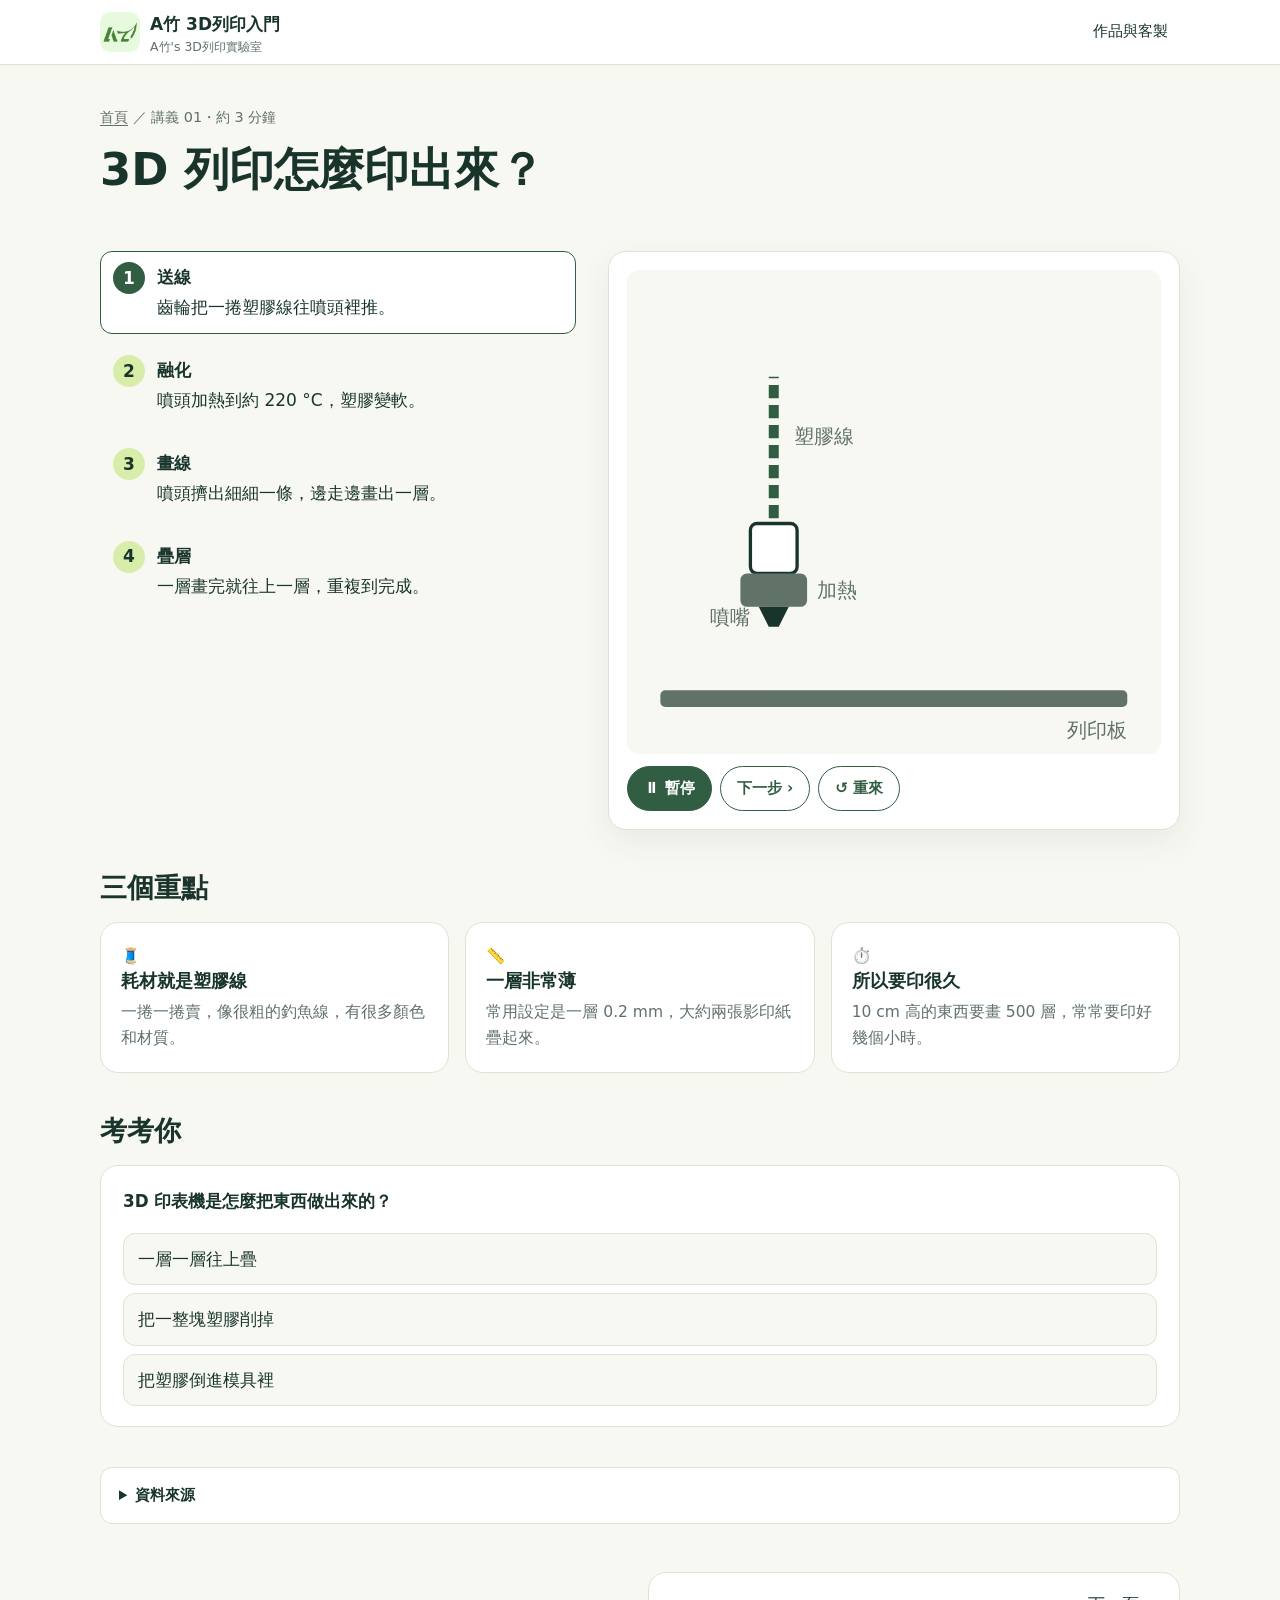
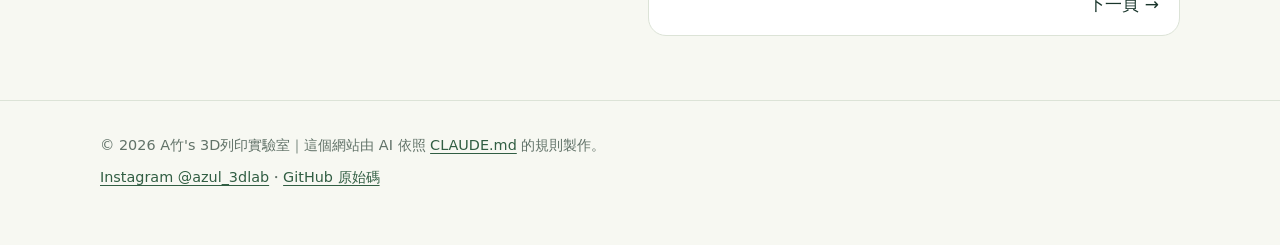
==== commit 71db946a: "site: 用上班族的眼光修一輪（拿掉怎麼做的、統一用詞、02 改成該買哪一種） Co-Authored-By: Claude Opus 5.5 <noreply@anthropic.com>" ====
--- a/lessons/01-how-it-prints/index.html
+++ b/lessons/01-how-it-prints/index.html
@@ -15,7 +15,6 @@
     <div class="container">
       <a class="brand" href="../../"><img src="../../assets/img/logo.png" alt="" width="40" height="40"><span>A竹 3D列印入門<small>A竹's 3D列印實驗室</small></span></a>
       <nav class="site-nav" aria-label="主要導覽">
-        <a href="https://github.com/Blind-Us/azul-3dprint-notes/blob/main/CLAUDE.md" rel="noopener">怎麼做的</a>
         <a href="https://blind-us.github.io/azul-3dlab/" rel="noopener">作品與客製</a>
       </nav>
     </div>
@@ -32,7 +31,7 @@
         <ol class="steps" id="idea-steps">
           <li><strong>送線</strong>齒輪把一捲塑膠線往噴頭裡推。</li>
           <li><strong>融化</strong>噴頭加熱到約 220 °C，塑膠變軟。</li>
-          <li><strong>畫線</strong>噴嘴擠出細細一條，邊走邊畫出一層。</li>
+          <li><strong>畫線</strong>噴頭擠出細細一條，邊走邊畫出一層。</li>
           <li><strong>疊層</strong>一層畫完就往上一層，重複到完成。</li>
         </ol>
       </div>
@@ -57,7 +56,7 @@
         <article class="card">
           <p class="card-icon" aria-hidden="true">⏱️</p>
           <h3>所以要印很久</h3>
-          <p>10 cm 高的東西，一層 0.2 mm，就要畫 500 層。</p>
+          <p>10 cm 高的東西要畫 500 層，常常要印好幾個小時。</p>
         </article>
       </div>
     </section>
@@ -71,7 +70,7 @@
           <button type="button">把一整塊塑膠削掉</button>
           <button type="button">把塑膠倒進模具裡</button>
         </div>
-        <p class="quiz-explain" hidden>這種一層一層加上去的做法叫「積層製造」。家用機最常見的是 FDM，就是這頁的噴頭擠料方式。</p>
+        <p class="quiz-explain" hidden>一層一層往上加，就是 3D 列印最大的特色。</p>
       </div>
     </section>
 
@@ -81,7 +80,7 @@
         <ul>
           <li>逐層列印的流程、PLA 約 210–220 °C：<a href="https://wiki.bambulab.com/zh/a1/manual/intro-a1" rel="noopener">拓竹 Wiki｜A1 主要組件介紹</a>（擷取 2026-11-10）</li>
                     <li>預設一層 0.2 mm：<a href="https://wiki.bambulab.com/zh/software/bambu-studio/how-to-set-slicing-parameters" rel="noopener">拓竹 Wiki｜切片參數設定指南</a>（擷取 2026-11-10）</li>
-          <li>熱熔膠槍、釣魚線、影印紙：生活比喻，方便想像。</li>
+          <li>熱熔膠槍、釣魚線、影印紙：生活比喻，方便想像。「好幾個小時」是經驗起點，實際看切片軟體的預估。</li>
         </ul>
       </details>
     </section>
